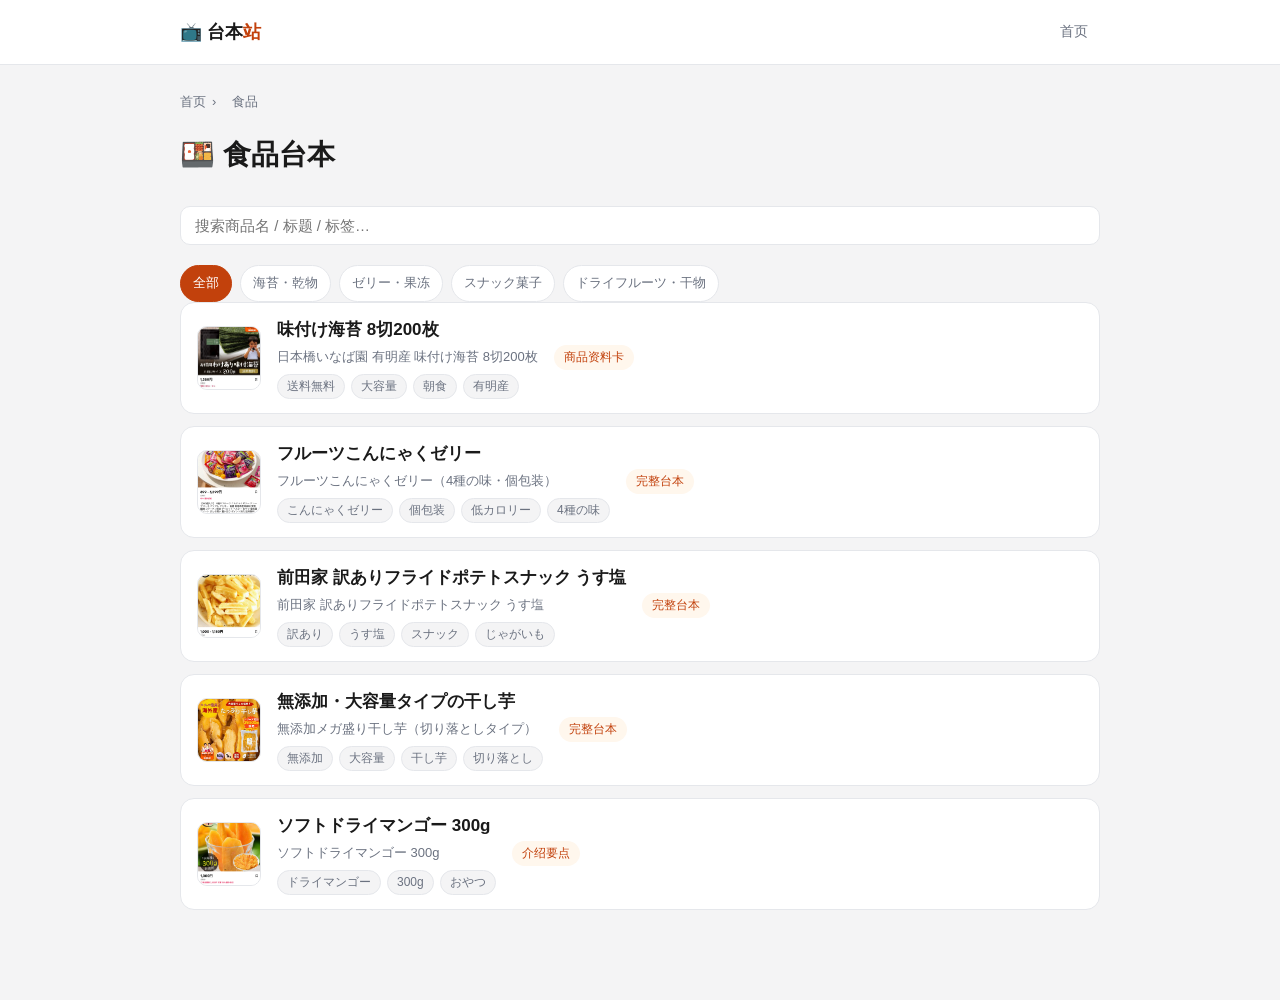
==== site/category.html @ 0ea6c521 "feat: 台本站 — 静态站 + SCHEMA + 转换 Skill + 迁移 5 份台本 - 目录结构 inbox/templates/content/site/archive/.cursor -" ====
<!DOCTYPE html>
<html lang="zh-CN">
<head>
<meta charset="utf-8">
<meta name="viewport" content="width=device-width,initial-scale=1">
<title>台本列表 · 台本站</title>
<link rel="stylesheet" href="assets/app.css">
</head>
<body data-page="category">
<header class="site-header">
  <div class="inner">
    <a class="brand" href="index.html">📺 台本<b>站</b></a>
    <nav><a href="index.html">首页</a></nav>
  </div>
</header>
<main class="wrap">
  <p class="crumbs">
    <a href="index.html">首页</a><span>›</span>
    <span id="crumb-industry">分类</span>
  </p>
  <div class="hero"><h1 id="page-title">台本列表</h1></div>
  <div id="app"></div>
</main>
<script src="assets/app.js"></script>
</body>
</html>
---- site/assets/app.css ----
/* ============ 台本站样式（沿用原台本视觉变量） ============ */
:root{
  --fg:#1a1a1a; --muted:#6b7280; --accent:#c2410c; --accent-soft:#fff7ed;
  --rt:#0369a1; --line:#e5e7eb; --bg:#f4f4f5; --card:#ffffff;
  --radius:14px; --maxw:960px;
}
*{box-sizing:border-box}
html{-webkit-text-size-adjust:100%}
body{
  margin:0; background:var(--bg); color:var(--fg);
  font-family:"Hiragino Kaku Gothic ProN","Yu Gothic","Meiryo","Noto Sans CJK JP","Noto Sans SC","Microsoft YaHei",sans-serif;
  line-height:1.7;
}
a{color:inherit}
img{max-width:100%}

/* ---- 顶部栏 ---- */
.site-header{
  background:var(--card); border-bottom:1px solid var(--line);
  position:sticky; top:0; z-index:20;
}
.site-header .inner{
  max-width:var(--maxw); margin:0 auto; padding:14px 20px;
  display:flex; align-items:center; gap:14px; flex-wrap:wrap;
}
.brand{font-size:18px; font-weight:800; text-decoration:none; color:var(--fg); white-space:nowrap}
.brand b{color:var(--accent)}
.site-header nav{display:flex; gap:6px; flex-wrap:wrap; margin-left:auto}
.site-header nav a{
  text-decoration:none; color:var(--muted); font-size:14px;
  padding:6px 12px; border-radius:999px;
}
.site-header nav a:hover,.site-header nav a.active{background:var(--accent-soft); color:var(--accent)}

.wrap{max-width:var(--maxw); margin:0 auto; padding:26px 20px 90px}

/* ---- 面包屑 ---- */
.crumbs{font-size:13px; color:var(--muted); margin:0 0 18px}
.crumbs a{color:var(--muted); text-decoration:none}
.crumbs a:hover{color:var(--accent)}
.crumbs span{margin:0 6px}

/* ---- 首页 hero ---- */
.hero{margin:8px 0 28px}
.hero h1{font-size:28px; margin:0 0 8px}
.hero p{color:var(--muted); font-size:15px; margin:0}

/* ---- 行业卡片网格 ---- */
.grid{display:grid; grid-template-columns:repeat(auto-fill,minmax(220px,1fr)); gap:16px}
.card{
  display:block; background:var(--card); border:1px solid var(--line);
  border-radius:var(--radius); padding:20px; text-decoration:none; color:inherit;
  transition:border-color .15s, transform .15s, box-shadow .15s;
}
.card:hover{border-color:var(--accent); transform:translateY(-2px); box-shadow:0 6px 20px rgba(0,0,0,.06)}
.card.disabled{opacity:.55; pointer-events:none}
.card .emoji{font-size:30px}
.card .name{font-size:19px; font-weight:700; margin:10px 0 4px}
.card .meta{font-size:13px; color:var(--muted)}
.badge-soon{display:inline-block; font-size:12px; color:var(--accent); background:var(--accent-soft); border-radius:999px; padding:2px 10px; margin-top:8px}

/* ---- 搜索/筛选栏 ---- */
.toolbar{display:flex; gap:10px; flex-wrap:wrap; margin:6px 0 20px; align-items:center}
.toolbar input[type=search]{
  flex:1; min-width:200px; font-size:15px; padding:10px 14px;
  border:1px solid var(--line); border-radius:10px; background:var(--card); color:var(--fg);
}
.toolbar input[type=search]:focus{outline:none; border-color:var(--accent)}
.chips{display:flex; gap:8px; flex-wrap:wrap}
.chip{
  font-size:13px; padding:6px 12px; border-radius:999px; cursor:pointer;
  border:1px solid var(--line); background:var(--card); color:var(--muted);
}
.chip:hover{border-color:var(--accent); color:var(--accent)}
.chip.active{background:var(--accent); color:#fff; border-color:var(--accent)}

/* ---- 台本列表项 ---- */
.list{display:flex; flex-direction:column; gap:12px}
.item{
  display:flex; gap:16px; align-items:center; background:var(--card);
  border:1px solid var(--line); border-radius:var(--radius); padding:14px 16px;
  text-decoration:none; color:inherit; transition:border-color .15s, box-shadow .15s;
}
.item:hover{border-color:var(--accent); box-shadow:0 4px 14px rgba(0,0,0,.05)}
.item .thumb{
  width:64px; height:64px; flex:none; border-radius:10px; object-fit:cover;
  border:1px solid var(--line); background:var(--bg);
}
.item .thumb.placeholder{display:flex; align-items:center; justify-content:center; font-size:26px}
.item .body{min-width:0}
.item .body .t{font-size:17px; font-weight:700; margin:0 0 4px; line-height:1.5}
.item .body .sub{font-size:13px; color:var(--muted); margin:0 0 6px; overflow:hidden; text-overflow:ellipsis; white-space:nowrap}
.item .tags{display:flex; gap:6px; flex-wrap:wrap}
.tag{font-size:12px; color:var(--muted); background:var(--bg); border:1px solid var(--line); border-radius:999px; padding:1px 9px}
.type-pill{font-size:12px; color:var(--accent); background:var(--accent-soft); border-radius:999px; padding:2px 10px; white-space:nowrap; flex:none}

.empty{color:var(--muted); text-align:center; padding:50px 0; font-size:15px}

/* ============ 详情页（台本正文，沿用原台本排版） ============ */
.script-layout{display:grid; grid-template-columns:220px 1fr; gap:34px; align-items:start}
.toc{position:sticky; top:70px; font-size:14px}
.toc .toc-title{font-size:13px; color:var(--muted); text-transform:uppercase; letter-spacing:.05em; margin:0 0 10px}
.toc a{display:block; text-decoration:none; color:var(--muted); padding:5px 10px; border-left:2px solid var(--line); line-height:1.5}
.toc a:hover{color:var(--accent); border-color:var(--accent)}
.toc a.active{color:var(--accent); border-color:var(--accent); font-weight:700}

.script{max-width:760px; line-height:2.5}
.script .headline{font-size:26px; line-height:2.1; margin:0 0 6px}
.script .prod{color:var(--muted); font-size:14px; line-height:1.7; margin:0 0 18px}
.script h2{
  font-size:23px; line-height:2.2; margin:36px 0 10px; padding-bottom:8px;
  border-bottom:2px solid var(--accent); color:#111; scroll-margin-top:70px;
}
.script h3{font-size:20px; line-height:2.2; margin:26px 0 8px; color:var(--accent)}
.script p{font-size:19px; margin:12px 0}
.script p.lead{font-weight:700; font-size:20px; margin:20px 0 8px}
.script ul{margin:8px 0; padding-left:22px}
.script li{font-size:19px; margin:6px 0}
.script strong{font-weight:700}
.script img{max-width:340px; width:60%; height:auto; border-radius:10px; border:1px solid var(--line); display:block; margin:16px 0}
.script ruby{ruby-align:center}
.script rt{font-size:.5em; color:var(--rt); font-weight:400; line-height:1.1; letter-spacing:0}

/* FAQ 问答 */
.qa{margin:14px 0; padding:14px 16px; background:var(--card); border:1px solid var(--line); border-radius:10px}
.qa .q{font-weight:700; font-size:19px; margin:0 0 6px}
.qa .q::before{content:"Q  "; color:var(--accent); font-weight:800}
.qa .a{font-size:19px; margin:0; color:#333}
.qa .a::before{content:"A  "; color:var(--muted); font-weight:800}

.tag-row{display:flex; gap:8px; flex-wrap:wrap; margin:10px 0 4px}

@media(max-width:820px){
  .script-layout{grid-template-columns:1fr; gap:0}
  .toc{position:static; margin-bottom:20px; border:1px solid var(--line); border-radius:10px; padding:12px; background:var(--card)}
  .toc a{border-left:none; padding:4px 0}
}
@media(max-width:600px){
  .wrap{padding:18px 14px 70px}
  .hero h1{font-size:23px}
  .script .headline{font-size:22px}
  .script h2{font-size:20px} .script h3{font-size:18px}
  .script p,.script li,.qa .q,.qa .a{font-size:18px}
  .item .thumb{width:52px; height:52px}
}
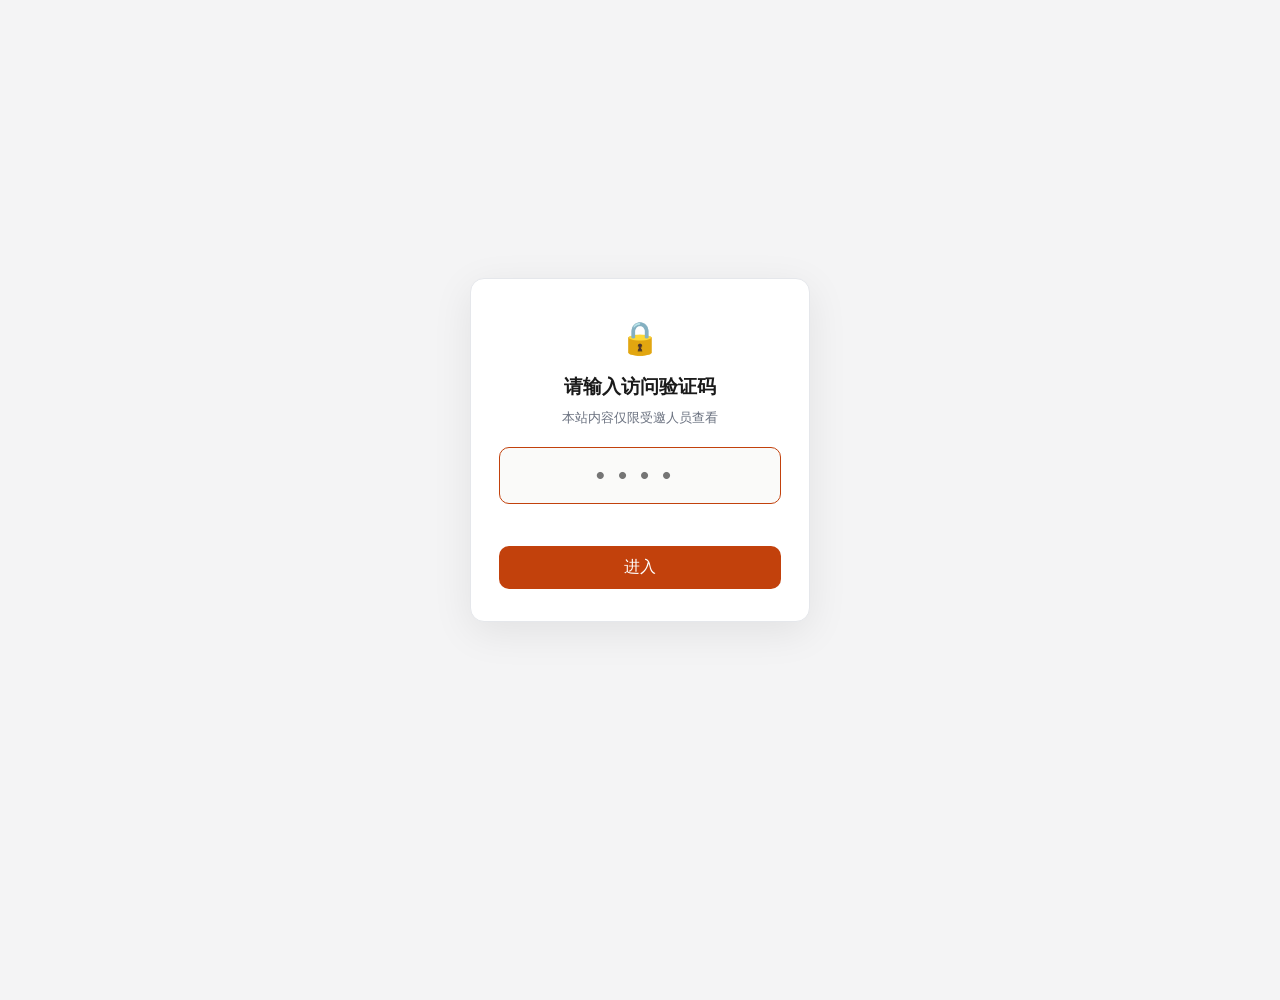
==== commit 59a338e7: "feat: 访问验证码门（4位码，可自改） - site/assets/passcode.js：验证码配置（改一行即可） - site/assets/gate.js：进入前验证，通过后本会话不再询问 " ====
--- a/site/category.html
+++ b/site/category.html
@@ -5,6 +5,8 @@
 <meta name="viewport" content="width=device-width,initial-scale=1">
 <title>台本列表 · 台本站</title>
 <link rel="stylesheet" href="assets/app.css">
+<script src="assets/passcode.js"></script>
+<script src="assets/gate.js"></script>
 </head>
 <body data-page="category">
 <header class="site-header">
